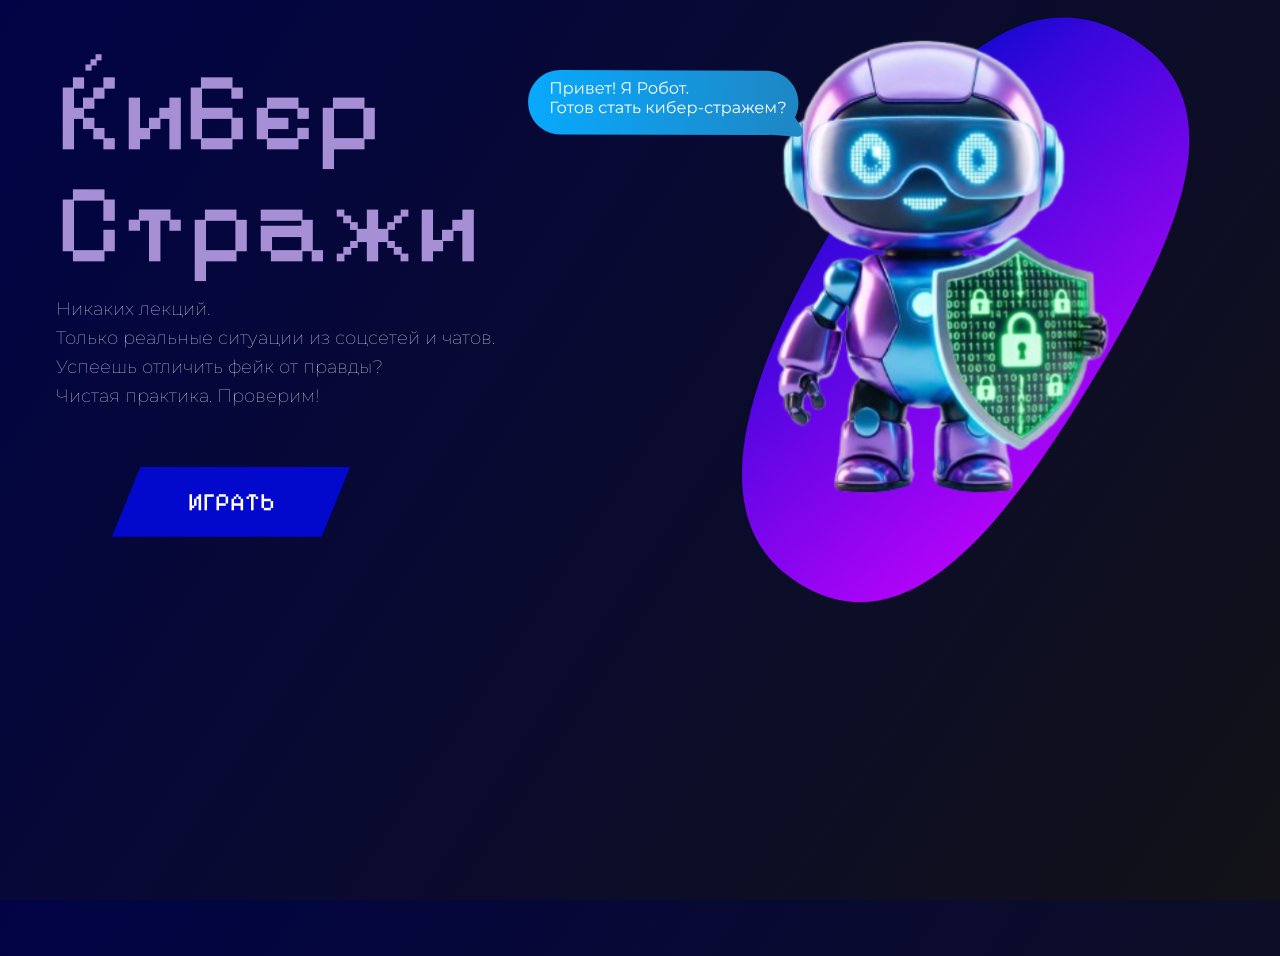
==== index.html @ b5c2c36b "1" ====
<!doctype html>
<html lang="en">
  <head>
    <meta charset="UTF-8" />
    <meta name="viewport" content="width=device-width, initial-scale=1.0" />
    <meta name="viewport" content="width=device-width, initial-scale=1.0" />
    <title>Cyber security</title>
    <link rel="stylesheet" href="/css/style.css" />
  </head>
  <body>
    <script src="/js/script.js" defer></script>
    <head class="hero-section">
      <h1 class="main-title">Кибер <br />Стражи</h1>
      <p class="header-text">
        Никаких лекций. <br />Только реальные ситуации из соцсетей и чатов.
        <br />Успеешь отличить фейк от правды? <br />Чистая практика. Проверим!
      </p>
      <img class="header-img" src="/assets/img/robot.svg" alt="robot" />
      <img src="/assets/logo/1.svg" alt="1" class="dialog-img" />
      <button onclick="window.location.href = 'page2.html'" class="play-game">
        ИГРАТЬ
      </button>
    </head>
  </body>
</html>
---- css/style.css ----
/* Montserrat Thin (очень тонкий) */
@font-face {
    font-family: 'Montserrat';
    src: url('/assets/fonts/Montserrat-Thin.woff2') format('woff2');
    font-weight: 100;
    font-style: normal;
}

/* Montserrat Thin Italic (тонкий курсив) */
@font-face {
    font-family: 'Montserrat';
    src: url('/assets/fonts/Montserrat-ThinItalic.woff2') format('woff2');
    font-weight: 100;
    font-style: italic;
}

/* Pixelify Sans Regular (пиксельный шрифт) */
@font-face {
    font-family: 'Pixelify Sans';
    src: url('/assets/fonts/PixelifySans-Regular.woff2') format('woff2');
    font-weight: 400;
    font-style: normal;
}

/* Обнуляющий стиль */
* {
    padding: 0;
    margin: 0;
    border: 0;
}

*,
*:before,
*:after {
    box-sizing: border-box;
}

:focus,
:active {
    outline: none;
}

a:focus,
a:active {
    outline: none;
}

nav,
footer,
header,
aside {
    display: block;
}

html,
body {
    height: 100%;
    width: 100%;
    font-size: 100%;
    line-height: 1;
    font-size: 14px;
    -ms-text-size-adjust: 100%;
    -moz-text-size-adjust: 100%;
    -webkit-text-size-adjust: 100%;
}

input,
button,
textarea {
    font-family: inherit;
}

input::-ms-clear {
    display: none;
}

button {
    cursor: pointer;
}

button::-moz-focus-inner {
    padding: 0;
    border: 0;
}

a,
a:visited {
    text-decoration: none;
}

a:hover {
    text-decoration: none;
}

ul li {
    list-style: none;
}

img {
    vertical-align: top;
}

h1,
h2,
h3,
h4,
h5,
h6 {
    font-size: inherit;
    font-weight: 400;
}

body {
    background: linear-gradient(-56deg, #121217, #010346);
    font-family: Montserrat, sans-serif;
    overflow-x: hidden;
    overflow: hidden;
}

.hero-section {
    position: relative;
    min-height: 100vh;
    overflow: hidden;
}

.main-title {
    margin-top: 4rem;
    margin-left: 4rem;
    font-size: 8rem;
    font-family: 'Pixelify Sans', cursive;
    color: #A78FD6;
    line-height: 1;
}

.header-text {
    margin-top: 1rem;
    margin-left: 4rem;
    font-size: 1.3rem;
    font-family: Montserrat, sans-serif;
    color: #F1EDFB;
    max-width: 600px;
    line-height: 1.6;
}

.play-game {
    background-color: #0209CD;
    color: white;
    border: none;
    padding: 0.8em 3em;
    margin-top: 4rem;
    margin-left: 8rem;
    margin-bottom: 0;
    font-family: 'Pixelify Sans', cursive;
    font-size: 1.8em;
    cursor: url(/assets/logo/cursor\ \(1\).png), auto;
    outline: none;
    clip-path: polygon(12% 0, 100% 0, 88% 100%, 0% 100%);
    transition: background 0.3s ease, transform 0.1s ease;
    display: inline-block;
}

.play-game:hover {
    background: #7f1ef5;
    transform: translateY(-2px);
}

.play-game:active {
    transform: scale(0.95) translateY(0);
}

.header-img {
    position: absolute;
    top: 1rem;
    right: 7%;
    width: 35%;
    max-width: 500px;
    height: auto;
    z-index: 1;
}

.dialog-img {
    opacity: 0;
    position: absolute;
    left: 53%;
    top: 5rem;
    width: 300px;
    transform: translateX(-50%);
    animation-name: fadeInUp;
    animation-duration: 1.5s;
    animation-timing-function: ease-out;
    animation-delay: 2s;
    animation-fill-mode: forwards;
    z-index: 2;
}

@keyframes fadeInUp {
    from {
        opacity: 0;
        transform: translateX(-50%) translateY(20px);
    }

    to {
        opacity: 1;
        transform: translateX(-50%) translateY(0);
    }
}

@keyframes fadeIn {
    to {
        opacity: 1;
    }
}

/* АДАПТАЦИЯ ДЛЯ МОБИЛЬНЫХ */
@media (max-width: 768px) {
    .hero-section {
        padding: 1rem;
        display: flex;
        flex-direction: column;
        align-items: center;
    }

    .main-title {
        margin-top: 3rem;
        margin-left: 0;
        font-size: 3.5rem;
        text-align: center;
    }

    .header-text {
        margin-top: 1rem;
        margin-left: 0;
        margin-bottom: 2rem;
        font-size: 1rem;
        text-align: center;
        max-width: 100%;
    }

    .play-game {
        position: absolute;
        bottom: 2rem;
        left: 20%;
        margin-top: 0;
        margin-left: 0;
        width: 60%;
        padding: 0.7em 2em;
        font-size: 1.5em;
        text-align: center;
    }

    .header-img {
        position: relative;
        top: auto;
        right: auto;
        left: 27%;
        width: 70%;
        max-width: 300px;
        margin: 2rem auto 0;
    }

    .dialog-img {
        width: 50%;
        max-width: 200px;
        left: 25%;
        top: 20rem;
        transform: translateX(-50%) scaleX(-1);
    }
}
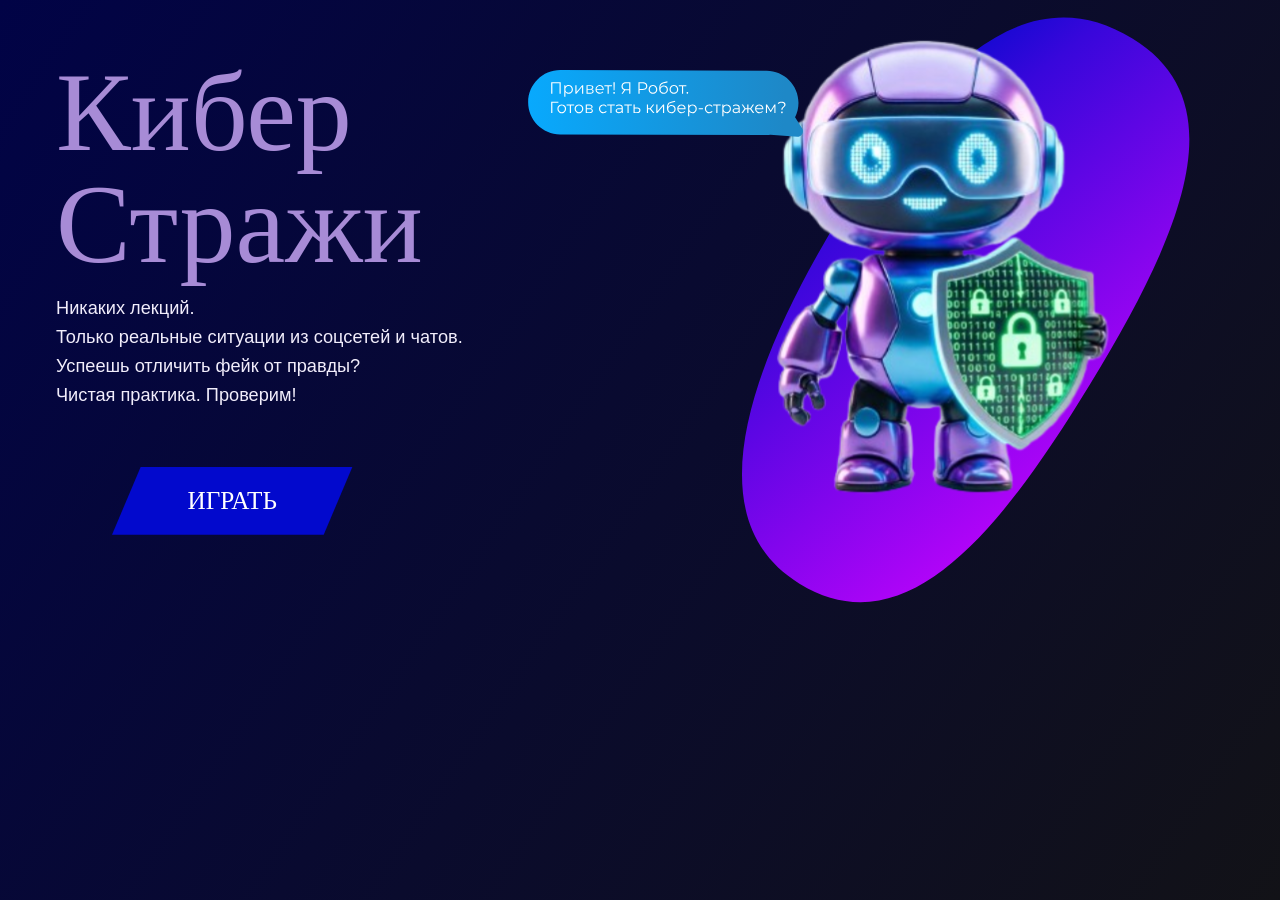
==== commit 5b2cb7d8: "Initial commit - Cybersecurity Quiz Site" ====
--- a/index.html
+++ b/index.html
@@ -1,25 +1,32 @@
 <!doctype html>
-<html lang="en">
+<html lang="ru">
   <head>
     <meta charset="UTF-8" />
     <meta name="viewport" content="width=device-width, initial-scale=1.0" />
-    <meta name="viewport" content="width=device-width, initial-scale=1.0" />
-    <title>Cyber security</title>
-    <link rel="stylesheet" href="/css/style.css" />
+    <title>Cyber Security</title>
+    <!-- ИСПРАВЛЕНО: Убрали лишний слэш в начале пути -->
+    <link rel="stylesheet" href="./css/style.css" />
   </head>
   <body>
-    <script src="/js/script.js" defer></script>
-    <head class="hero-section">
+    <!-- Скрипт лучше ставить в конец body или в head с defer -->
+    <script src="./js/script.js" defer></script>
+
+    <!-- ИСПРАВЛЕНО: Заменили head на header (так как head внутри body быть не может) -->
+    <header class="hero-section">
       <h1 class="main-title">Кибер <br />Стражи</h1>
       <p class="header-text">
         Никаких лекций. <br />Только реальные ситуации из соцсетей и чатов.
         <br />Успеешь отличить фейк от правды? <br />Чистая практика. Проверим!
       </p>
-      <img class="header-img" src="/assets/img/robot.svg" alt="robot" />
-      <img src="/assets/logo/1.svg" alt="1" class="dialog-img" />
-      <button onclick="window.location.href = 'page2.html'" class="play-game">
+
+      <!-- ИСПРАВЛЕНО: Пути к картинкам без первого слэша -->
+      <img class="header-img" src="./assets/img/robot.svg" alt="robot" />
+      <img src="./assets/logo/1.svg" alt="1" class="dialog-img" />
+
+      <!-- Кнопка ведет на page2.html -->
+      <button onclick="window.location.href = './page2.html'" class="play-game">
         ИГРАТЬ
       </button>
-    </head>
+    </header>
   </body>
 </html>
--- a/css/style.css
+++ b/css/style.css
@@ -1,7 +1,7 @@
 /* Montserrat Thin (очень тонкий) */
 @font-face {
     font-family: 'Montserrat';
-    src: url('/assets/fonts/Montserrat-Thin.woff2') format('woff2');
+    src: url('./assets/fonts/Montserrat-Thin.woff2') format('woff2');
     font-weight: 100;
     font-style: normal;
 }
@@ -9,7 +9,7 @@
 /* Montserrat Thin Italic (тонкий курсив) */
 @font-face {
     font-family: 'Montserrat';
-    src: url('/assets/fonts/Montserrat-ThinItalic.woff2') format('woff2');
+    src: url('./assets/fonts/Montserrat-ThinItalic.woff2') format('woff2');
     font-weight: 100;
     font-style: italic;
 }
@@ -17,7 +17,7 @@
 /* Pixelify Sans Regular (пиксельный шрифт) */
 @font-face {
     font-family: 'Pixelify Sans';
-    src: url('/assets/fonts/PixelifySans-Regular.woff2') format('woff2');
+    src: url('./assets/fonts/PixelifySans-Regular.woff2') format('woff2');
     font-weight: 400;
     font-style: normal;
 }
@@ -128,7 +128,7 @@
     margin-left: 4rem;
     font-size: 8rem;
     font-family: 'Pixelify Sans', cursive;
-    color: #A78FD6;
+    color: #A78BD6;
     line-height: 1;
 }
 
@@ -152,7 +152,8 @@
     margin-bottom: 0;
     font-family: 'Pixelify Sans', cursive;
     font-size: 1.8em;
-    cursor: url(/assets/logo/cursor\ \(1\).png), auto;
+    /* ИСПРАВЛЕНО: путь к курсору теперь относительный и без экранирования пробела */
+    cursor: url('./assets/logo/cursor (1).png'), auto;
     outline: none;
     clip-path: polygon(12% 0, 100% 0, 88% 100%, 0% 100%);
     transition: background 0.3s ease, transform 0.1s ease;
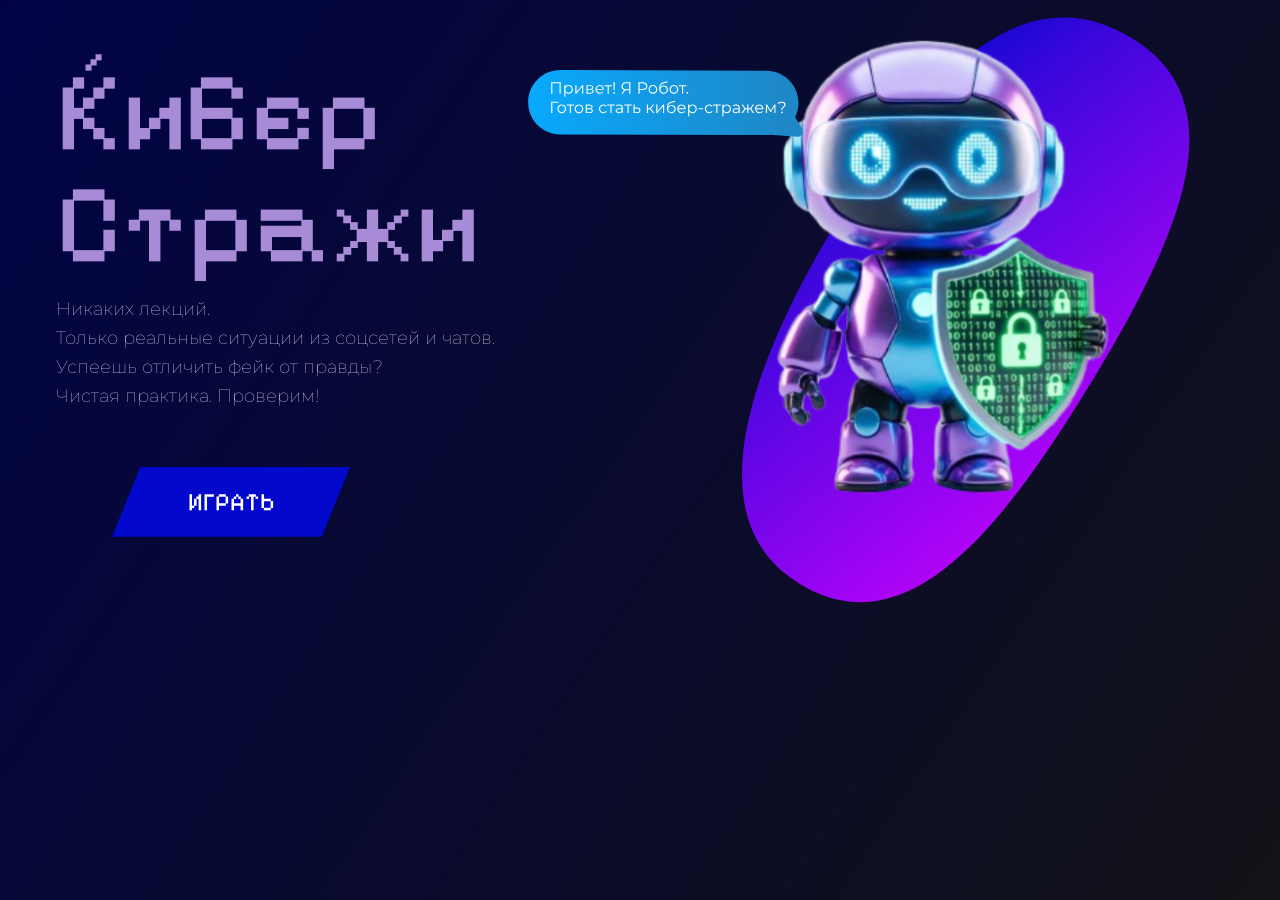
==== commit 5b31f34c: "4" ====
--- a/index.html
+++ b/index.html
@@ -4,14 +4,13 @@
     <meta charset="UTF-8" />
     <meta name="viewport" content="width=device-width, initial-scale=1.0" />
     <title>Cyber Security</title>
-    <!-- ИСПРАВЛЕНО: Убрали лишний слэш в начале пути -->
-    <link rel="stylesheet" href="./css/style.css" />
+    <!-- ПРАВИЛЬНО: css/style.css (файл в папке css) -->
+    <link rel="stylesheet" href="css/style.css" />
   </head>
   <body>
-    <!-- Скрипт лучше ставить в конец body или в head с defer -->
-    <script src="./js/script.js" defer></script>
+    <!-- Скрипт в папке js -->
+    <script src="js/script.js" defer></script>
 
-    <!-- ИСПРАВЛЕНО: Заменили head на header (так как head внутри body быть не может) -->
     <header class="hero-section">
       <h1 class="main-title">Кибер <br />Стражи</h1>
       <p class="header-text">
@@ -19,12 +18,11 @@
         <br />Успеешь отличить фейк от правды? <br />Чистая практика. Проверим!
       </p>
 
-      <!-- ИСПРАВЛЕНО: Пути к картинкам без первого слэша -->
-      <img class="header-img" src="./assets/img/robot.svg" alt="robot" />
-      <img src="./assets/logo/1.svg" alt="1" class="dialog-img" />
+      <!-- Картинки в папке assets -->
+      <img class="header-img" src="assets/img/robot.svg" alt="robot" />
+      <img src="assets/logo/1.svg" alt="1" class="dialog-img" />
 
-      <!-- Кнопка ведет на page2.html -->
-      <button onclick="window.location.href = './page2.html'" class="play-game">
+      <button onclick="window.location.href = 'page2.html'" class="play-game">
         ИГРАТЬ
       </button>
     </header>
--- a/css/style.css
+++ b/css/style.css
@@ -1,7 +1,7 @@
 /* Montserrat Thin (очень тонкий) */
 @font-face {
     font-family: 'Montserrat';
-    src: url('./assets/fonts/Montserrat-Thin.woff2') format('woff2');
+    src: url('../assets/fonts/Montserrat-Thin.woff2') format('woff2');
     font-weight: 100;
     font-style: normal;
 }
@@ -9,7 +9,7 @@
 /* Montserrat Thin Italic (тонкий курсив) */
 @font-face {
     font-family: 'Montserrat';
-    src: url('./assets/fonts/Montserrat-ThinItalic.woff2') format('woff2');
+    src: url('../assets/fonts/Montserrat-ThinItalic.woff2') format('woff2');
     font-weight: 100;
     font-style: italic;
 }
@@ -17,7 +17,7 @@
 /* Pixelify Sans Regular (пиксельный шрифт) */
 @font-face {
     font-family: 'Pixelify Sans';
-    src: url('./assets/fonts/PixelifySans-Regular.woff2') format('woff2');
+    src: url('../assets/fonts/PixelifySans-Regular.woff2') format('woff2');
     font-weight: 400;
     font-style: normal;
 }
@@ -152,8 +152,8 @@
     margin-bottom: 0;
     font-family: 'Pixelify Sans', cursive;
     font-size: 1.8em;
-    /* ИСПРАВЛЕНО: путь к курсору теперь относительный и без экранирования пробела */
-    cursor: url('./assets/logo/cursor (1).png'), auto;
+    /* ИСПРАВЛЕНО: путь ../ выходит из папки css в корень, убраны пробелы в имени файла */
+    cursor: url('../assets/logo/cursor.png'), auto;
     outline: none;
     clip-path: polygon(12% 0, 100% 0, 88% 100%, 0% 100%);
     transition: background 0.3s ease, transform 0.1s ease;
@@ -169,6 +169,7 @@
     transform: scale(0.95) translateY(0);
 }
 
+/* ✅ ИСПРАВЛЕНО ДЛЯ ДЕСКТОПА */
 .header-img {
     position: absolute;
     top: 1rem;
@@ -212,24 +213,28 @@
     }
 }
 
-/* АДАПТАЦИЯ ДЛЯ МОБИЛЬНЫХ */
+/* =========================================
+   АДАПТАЦИЯ ДЛЯ МОБИЛЬНЫХ (БЕЗ ИЗМЕНЕНИЙ)
+   ========================================= */
 @media (max-width: 768px) {
     .hero-section {
-        padding: 1rem;
+        padding: 0.7rem;
         display: flex;
         flex-direction: column;
         align-items: center;
     }
 
     .main-title {
-        margin-top: 3rem;
+        margin-top: 2rem;
         margin-left: 0;
         font-size: 3.5rem;
         text-align: center;
     }
 
     .header-text {
-        margin-top: 1rem;
+        position: relative;
+        z-index: 10;
+        margin-top: 0.6rem;
         margin-left: 0;
         margin-bottom: 2rem;
         font-size: 1rem;
@@ -238,31 +243,42 @@
     }
 
     .play-game {
-        position: absolute;
-        bottom: 2rem;
-        left: 20%;
-        margin-top: 0;
-        margin-left: 0;
-        width: 60%;
-        padding: 0.7em 2em;
-        font-size: 1.5em;
-        text-align: center;
-    }
-
+        position: fixed !important;
+        top: auto !important;
+        bottom: max(6rem, env(safe-area-inset-bottom)) !important;
+        left: 0 !important;
+        right: 0 !important;
+        margin: 0 auto !important;
+        transform: none !important;
+        width: 65%;
+        max-width: 300px;
+        padding: 1rem 2rem;
+        font-size: 1.4rem;
+        clip-path: polygon(12% 0, 100% 0, 88% 100%, 0% 100%);
+        background-color: #0209CD;
+        color: white;
+        border: none;
+        font-family: 'Pixelify Sans', cursive;
+        cursor: pointer;
+        z-index: 9999;
+        transition: background 0.3s ease;
+    }
+
+    /* Перенесено внутрь @media, чтобы не ломать десктоп */
     .header-img {
         position: relative;
-        top: auto;
+        top: 1em;
         right: auto;
         left: 27%;
-        width: 70%;
-        max-width: 300px;
-        margin: 2rem auto 0;
+        width: 60%;
+        max-width: 250px;
+        margin: 0 auto;
     }
 
     .dialog-img {
         width: 50%;
         max-width: 200px;
-        left: 25%;
+        left: 45%;
         top: 20rem;
         transform: translateX(-50%) scaleX(-1);
     }
